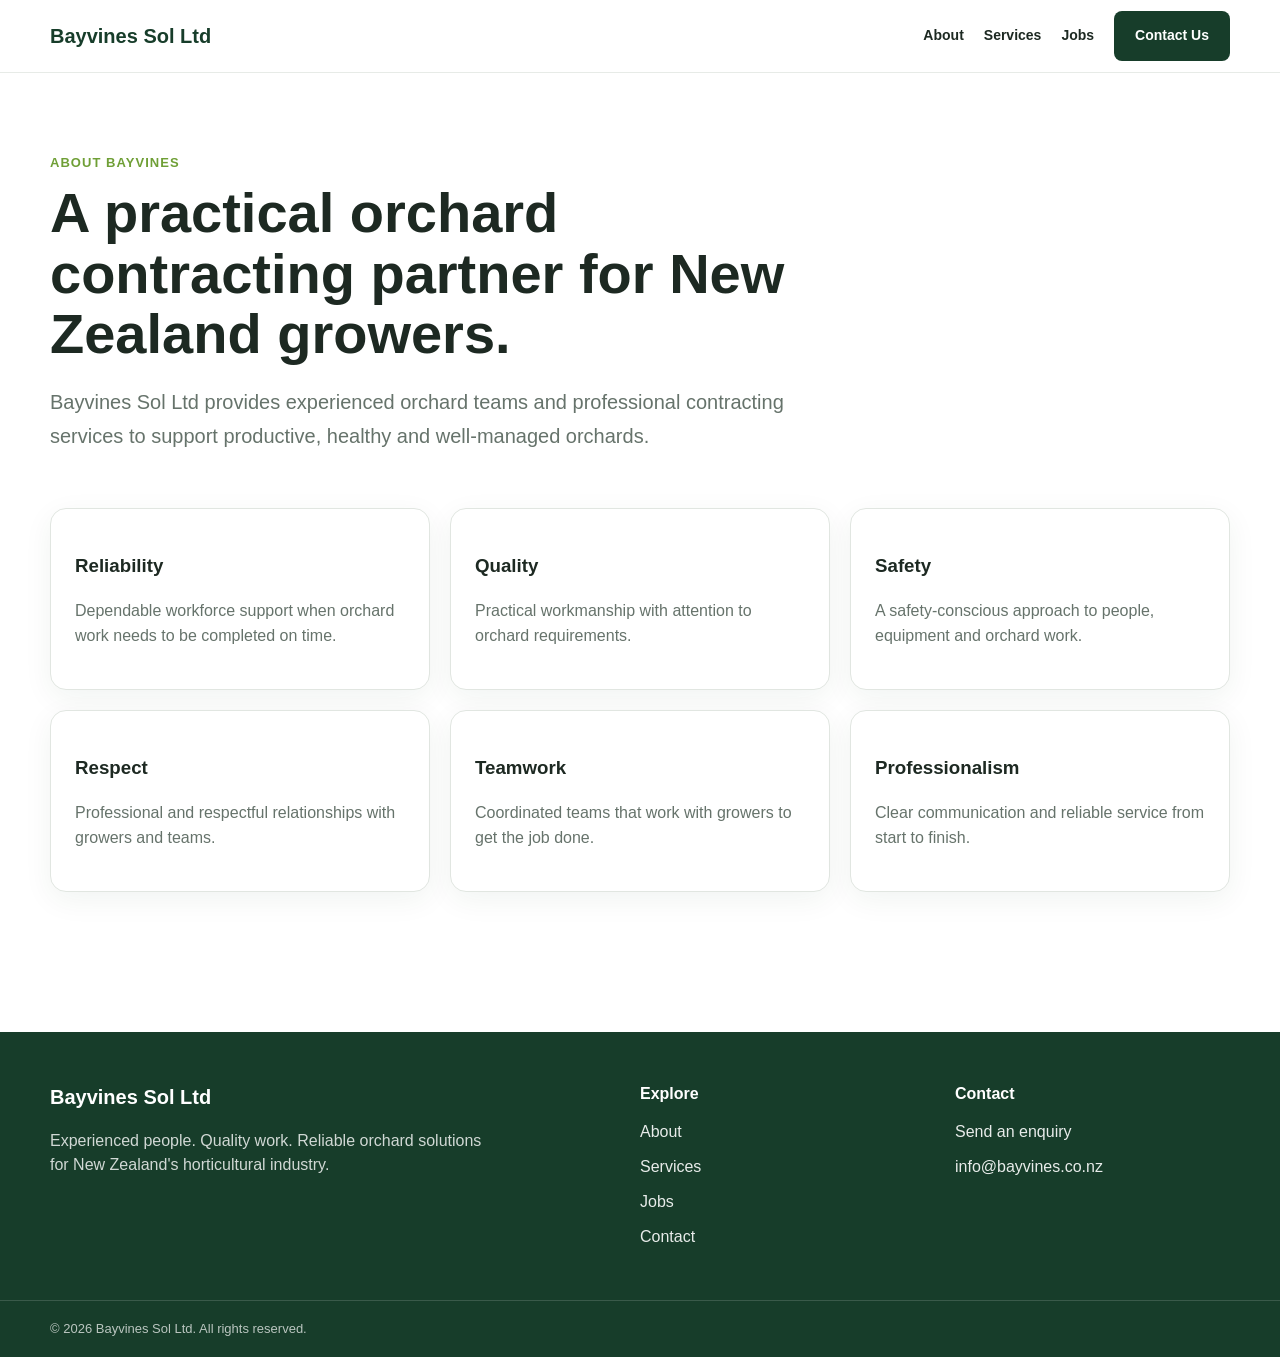
==== about.html @ 87893264 "initial commit" ====
<!doctype html><html lang="en-NZ"><head><meta charset="utf-8"><meta name="viewport" content="width=device-width,initial-scale=1"><title>About | Bayvines Sol Ltd</title><meta name="description" content="About Bayvines Sol Ltd and our practical orchard contracting approach."><link rel="stylesheet" href="css/styles.css"></head><body>
<header class="site-header"><div class="container nav"><a class="brand" href="index.html">Bayvines Sol Ltd</a><button class="menu-btn" aria-label="Open menu" aria-expanded="false">☰</button><nav class="nav-links"><a href="about.html">About</a><a href="services.html">Services</a><a href="jobs.html">Jobs</a><a class="btn btn-primary" href="contact.html">Contact Us</a></nav></div></header>
<main class="section"><div class="container"><div class="eyebrow">About Bayvines</div><h1 class="page-title" style="max-width:800px">A practical orchard contracting partner for New Zealand growers.</h1><p style="font-size:20px;line-height:1.7;max-width:800px" class="muted">Bayvines Sol Ltd provides experienced orchard teams and professional contracting services to support productive, healthy and well-managed orchards.</p><div class="grid grid-3" style="margin-top:55px"><div class="card"><h3>Reliability</h3><p class="muted">Dependable workforce support when orchard work needs to be completed on time.</p></div><div class="card"><h3>Quality</h3><p class="muted">Practical workmanship with attention to orchard requirements.</p></div><div class="card"><h3>Safety</h3><p class="muted">A safety-conscious approach to people, equipment and orchard work.</p></div><div class="card"><h3>Respect</h3><p class="muted">Professional and respectful relationships with growers and teams.</p></div><div class="card"><h3>Teamwork</h3><p class="muted">Coordinated teams that work with growers to get the job done.</p></div><div class="card"><h3>Professionalism</h3><p class="muted">Clear communication and reliable service from start to finish.</p></div></div></div></main>
<footer class="footer"><div class="container footer-main"><div><strong style="font-size:20px">Bayvines Sol Ltd</strong><p style="opacity:.8;max-width:450px">Experienced people. Quality work. Reliable orchard solutions for New Zealand's horticultural industry.</p></div><div><strong>Explore</strong><div class="footer-links"><a href="about.html">About</a><a href="services.html">Services</a><a href="jobs.html">Jobs</a><a href="contact.html">Contact</a></div></div><div><strong>Contact</strong><div class="footer-links"><a href="contact.html">Send an enquiry</a><a href="mailto:info@bayvines.co.nz">info@bayvines.co.nz</a></div></div></div><div class="footer-bottom"><div class="container">© <span class="year"></span> Bayvines Sol Ltd. All rights reserved.</div></div></footer><script>document.querySelector('.year').textContent=new Date().getFullYear()</script><script src="js/site.js"></script></body></html>
---- css/styles.css ----
:root{--forest:#173d2a;--kiwi:#6f9f36;--earth:#8a6b4d;--cream:#f5f3ec;--ink:#1d2922;--muted:#66736b;--line:#e1e6e1}*{box-sizing:border-box}html{scroll-behavior:smooth}body{margin:0;color:var(--ink);background:#fff;font-family:Arial,Helvetica,sans-serif;line-height:1.55}a{color:inherit;text-decoration:none}.container{width:min(1180px,calc(100% - 40px));margin:auto}.section{padding:80px 0}.eyebrow{color:var(--kiwi);font-weight:800;letter-spacing:.08em;text-transform:uppercase;font-size:13px}.muted{color:var(--muted)}.btn{display:inline-flex;align-items:center;justify-content:center;gap:8px;padding:13px 20px;border-radius:8px;font-weight:700;border:1px solid transparent;cursor:pointer}.btn-primary{background:var(--forest);color:#fff}.btn-light{background:#fff;color:var(--forest)}.btn-outline{border-color:rgba(255,255,255,.5);color:#fff}.card{border:1px solid var(--line);border-radius:16px;padding:24px;background:#fff;box-shadow:0 8px 30px rgba(23,61,42,.06)}.grid{display:grid;gap:20px}.grid-3{grid-template-columns:repeat(3,minmax(0,1fr))}.grid-2{grid-template-columns:repeat(2,minmax(0,1fr))}.site-header{border-bottom:1px solid #e7ebe7;background:rgba(255,255,255,.97);position:sticky;top:0;z-index:50}.nav{height:72px;display:flex;align-items:center;justify-content:space-between;gap:20px}.brand{font-weight:900;font-size:20px;color:var(--forest)}.nav-links{display:flex;gap:20px;align-items:center;font-size:14px;font-weight:700}.menu-btn{display:none;background:none;border:0;font-size:28px;color:var(--forest);cursor:pointer}.hero{background:linear-gradient(110deg,#173d2a 0%,#315f3e 58%,#6f9f36 100%);color:#fff}.hero-inner{min-height:620px;display:grid;grid-template-columns:1.1fr .9fr;align-items:center;gap:50px}.hero h1{font-size:clamp(44px,6vw,76px);line-height:1.02;margin:18px 0}.hero p{font-size:20px;line-height:1.65;max-width:650px;opacity:.9}.hero-image{height:430px;border-radius:24px;background-image:url('https://images.unsplash.com/photo-1595846519845-68e298c2edd8?auto=format&fit=crop&w=1200&q=80');background-size:cover;background-position:center;box-shadow:0 25px 60px rgba(0,0,0,.2)}.feature{padding:26px}.feature strong{font-size:18px}.service-card{transition:transform .18s ease,box-shadow .18s ease}.service-card:hover{transform:translateY(-3px);box-shadow:0 14px 36px rgba(23,61,42,.11)}.footer{background:var(--forest);color:#fff;margin-top:60px}.footer-main{padding:50px 0;display:grid;grid-template-columns:2fr 1fr 1fr;gap:40px}.footer a{opacity:.9}.footer-links{display:grid;gap:10px;margin-top:14px}.footer-bottom{border-top:1px solid rgba(255,255,255,.15)}.footer-bottom .container{padding:18px 0;font-size:13px;opacity:.7}.page-title{font-size:clamp(42px,5vw,56px);line-height:1.08;margin:10px 0 20px}.form{display:grid;gap:16px}.form label{display:grid;gap:7px;font-weight:700;font-size:14px}.form input,.form textarea,.form select{font:inherit;padding:12px 13px;border:1px solid #cfd8d1;border-radius:8px;background:#fff;color:var(--ink);width:100%}.form textarea{resize:vertical}.notice{padding:14px 16px;border-radius:8px;background:#edf7e7;border:1px solid #cfe2c3;color:#315a2a;margin-bottom:20px}.service-hero{background:var(--cream)}.service-icon{width:54px;height:54px;border-radius:14px;background:#e8f0df;color:var(--forest);display:grid;place-items:center;font-weight:900}.back{color:var(--kiwi);font-weight:800}.list{padding-left:20px}.center{text-align:center}@media(max-width:900px){.hero-inner{grid-template-columns:1fr;min-height:auto;padding:70px 0}.hero-image{height:360px}.grid-3{grid-template-columns:repeat(2,minmax(0,1fr))}.footer-main{grid-template-columns:1fr 1fr}}@media(max-width:700px){.container{width:min(100% - 28px,1180px)}.section{padding:55px 0}.menu-btn{display:block}.nav-links{display:none;position:absolute;top:72px;left:0;right:0;background:#fff;border-bottom:1px solid #e7ebe7;padding:16px 14px;flex-direction:column;align-items:stretch;gap:4px;box-shadow:0 10px 20px rgba(0,0,0,.06)}.nav-links.open{display:flex}.nav-links a{padding:12px}.grid-3,.grid-2{grid-template-columns:1fr}.hero h1{font-size:46px}.hero-image{height:280px}.footer-main{grid-template-columns:1fr;gap:28px}.footer{margin-top:35px}}@media(prefers-reduced-motion:reduce){html{scroll-behavior:auto}.service-card{transition:none}}
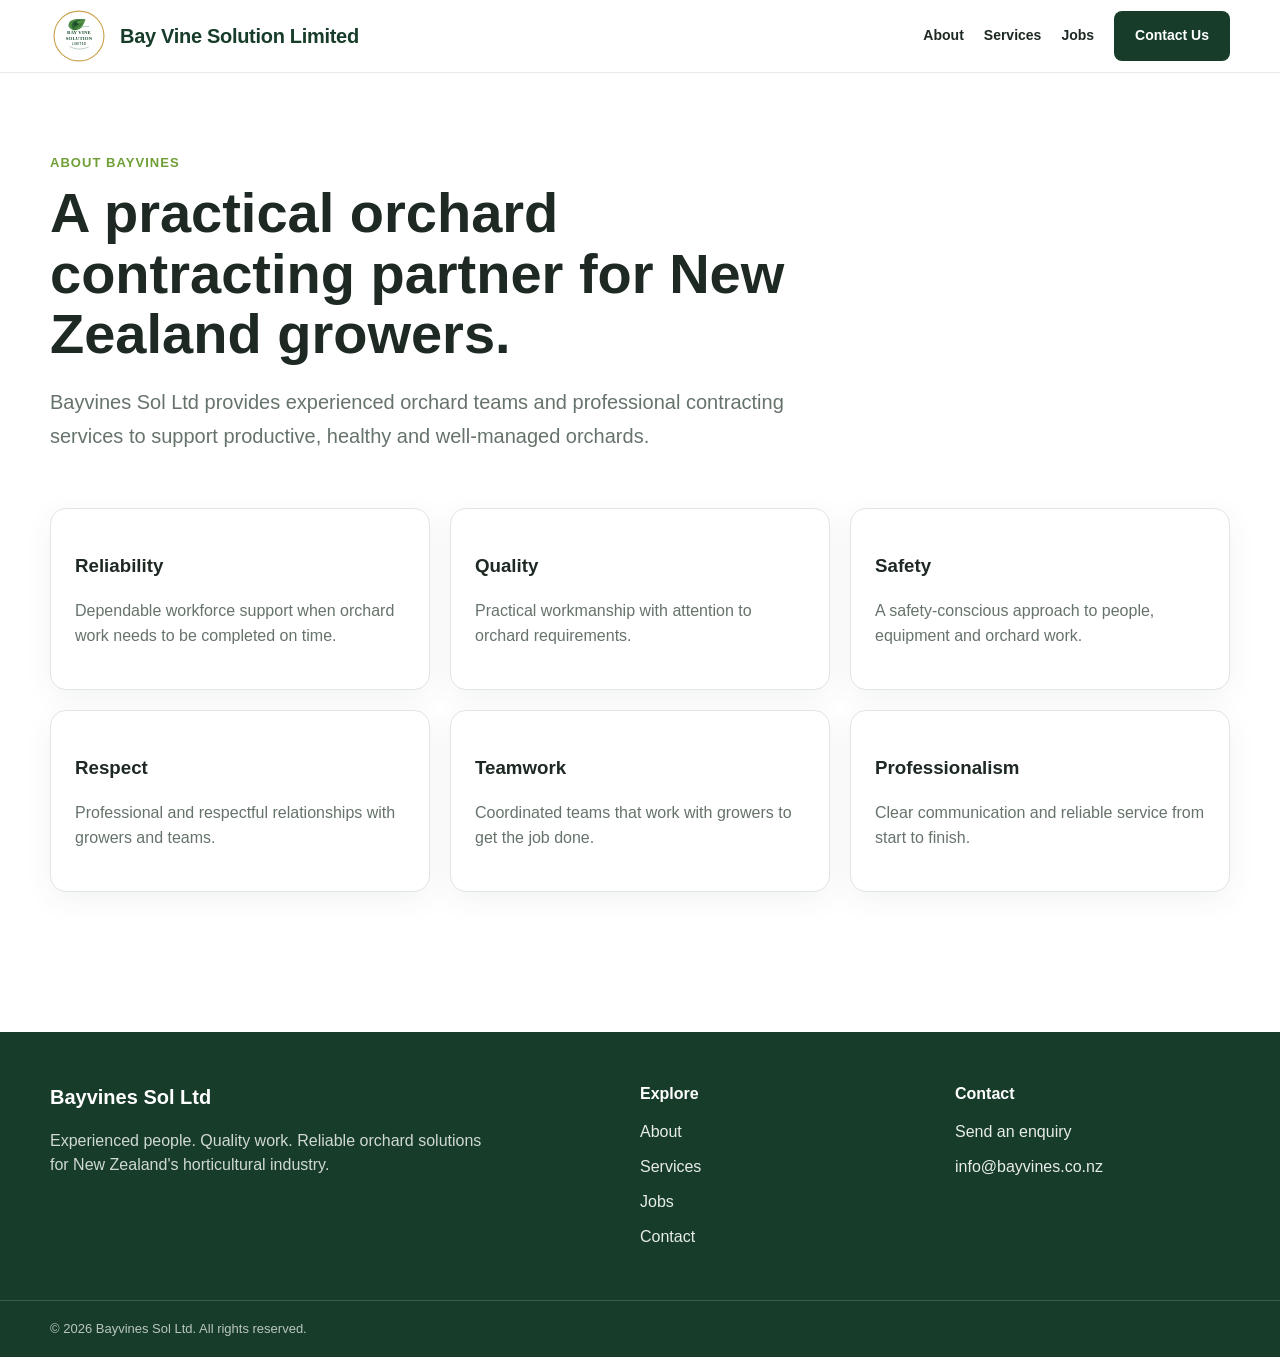
==== commit ebb8f098: "updates" ====
--- a/about.html
+++ b/about.html
@@ -1,4 +1,5 @@
 <!doctype html><html lang="en-NZ"><head><meta charset="utf-8"><meta name="viewport" content="width=device-width,initial-scale=1"><title>About | Bayvines Sol Ltd</title><meta name="description" content="About Bayvines Sol Ltd and our practical orchard contracting approach."><link rel="stylesheet" href="css/styles.css"></head><body>
-<header class="site-header"><div class="container nav"><a class="brand" href="index.html">Bayvines Sol Ltd</a><button class="menu-btn" aria-label="Open menu" aria-expanded="false">☰</button><nav class="nav-links"><a href="about.html">About</a><a href="services.html">Services</a><a href="jobs.html">Jobs</a><a class="btn btn-primary" href="contact.html">Contact Us</a></nav></div></header>
+<script src="/js/header.js"></script>
+<script src="/js/site.js"></script>
 <main class="section"><div class="container"><div class="eyebrow">About Bayvines</div><h1 class="page-title" style="max-width:800px">A practical orchard contracting partner for New Zealand growers.</h1><p style="font-size:20px;line-height:1.7;max-width:800px" class="muted">Bayvines Sol Ltd provides experienced orchard teams and professional contracting services to support productive, healthy and well-managed orchards.</p><div class="grid grid-3" style="margin-top:55px"><div class="card"><h3>Reliability</h3><p class="muted">Dependable workforce support when orchard work needs to be completed on time.</p></div><div class="card"><h3>Quality</h3><p class="muted">Practical workmanship with attention to orchard requirements.</p></div><div class="card"><h3>Safety</h3><p class="muted">A safety-conscious approach to people, equipment and orchard work.</p></div><div class="card"><h3>Respect</h3><p class="muted">Professional and respectful relationships with growers and teams.</p></div><div class="card"><h3>Teamwork</h3><p class="muted">Coordinated teams that work with growers to get the job done.</p></div><div class="card"><h3>Professionalism</h3><p class="muted">Clear communication and reliable service from start to finish.</p></div></div></div></main>
 <footer class="footer"><div class="container footer-main"><div><strong style="font-size:20px">Bayvines Sol Ltd</strong><p style="opacity:.8;max-width:450px">Experienced people. Quality work. Reliable orchard solutions for New Zealand's horticultural industry.</p></div><div><strong>Explore</strong><div class="footer-links"><a href="about.html">About</a><a href="services.html">Services</a><a href="jobs.html">Jobs</a><a href="contact.html">Contact</a></div></div><div><strong>Contact</strong><div class="footer-links"><a href="contact.html">Send an enquiry</a><a href="mailto:info@bayvines.co.nz">info@bayvines.co.nz</a></div></div></div><div class="footer-bottom"><div class="container">© <span class="year"></span> Bayvines Sol Ltd. All rights reserved.</div></div></footer><script>document.querySelector('.year').textContent=new Date().getFullYear()</script><script src="js/site.js"></script></body></html>
--- a/css/styles.css
+++ b/css/styles.css
@@ -1 +1,530 @@
-:root{--forest:#173d2a;--kiwi:#6f9f36;--earth:#8a6b4d;--cream:#f5f3ec;--ink:#1d2922;--muted:#66736b;--line:#e1e6e1}*{box-sizing:border-box}html{scroll-behavior:smooth}body{margin:0;color:var(--ink);background:#fff;font-family:Arial,Helvetica,sans-serif;line-height:1.55}a{color:inherit;text-decoration:none}.container{width:min(1180px,calc(100% - 40px));margin:auto}.section{padding:80px 0}.eyebrow{color:var(--kiwi);font-weight:800;letter-spacing:.08em;text-transform:uppercase;font-size:13px}.muted{color:var(--muted)}.btn{display:inline-flex;align-items:center;justify-content:center;gap:8px;padding:13px 20px;border-radius:8px;font-weight:700;border:1px solid transparent;cursor:pointer}.btn-primary{background:var(--forest);color:#fff}.btn-light{background:#fff;color:var(--forest)}.btn-outline{border-color:rgba(255,255,255,.5);color:#fff}.card{border:1px solid var(--line);border-radius:16px;padding:24px;background:#fff;box-shadow:0 8px 30px rgba(23,61,42,.06)}.grid{display:grid;gap:20px}.grid-3{grid-template-columns:repeat(3,minmax(0,1fr))}.grid-2{grid-template-columns:repeat(2,minmax(0,1fr))}.site-header{border-bottom:1px solid #e7ebe7;background:rgba(255,255,255,.97);position:sticky;top:0;z-index:50}.nav{height:72px;display:flex;align-items:center;justify-content:space-between;gap:20px}.brand{font-weight:900;font-size:20px;color:var(--forest)}.nav-links{display:flex;gap:20px;align-items:center;font-size:14px;font-weight:700}.menu-btn{display:none;background:none;border:0;font-size:28px;color:var(--forest);cursor:pointer}.hero{background:linear-gradient(110deg,#173d2a 0%,#315f3e 58%,#6f9f36 100%);color:#fff}.hero-inner{min-height:620px;display:grid;grid-template-columns:1.1fr .9fr;align-items:center;gap:50px}.hero h1{font-size:clamp(44px,6vw,76px);line-height:1.02;margin:18px 0}.hero p{font-size:20px;line-height:1.65;max-width:650px;opacity:.9}.hero-image{height:430px;border-radius:24px;background-image:url('https://images.unsplash.com/photo-1595846519845-68e298c2edd8?auto=format&fit=crop&w=1200&q=80');background-size:cover;background-position:center;box-shadow:0 25px 60px rgba(0,0,0,.2)}.feature{padding:26px}.feature strong{font-size:18px}.service-card{transition:transform .18s ease,box-shadow .18s ease}.service-card:hover{transform:translateY(-3px);box-shadow:0 14px 36px rgba(23,61,42,.11)}.footer{background:var(--forest);color:#fff;margin-top:60px}.footer-main{padding:50px 0;display:grid;grid-template-columns:2fr 1fr 1fr;gap:40px}.footer a{opacity:.9}.footer-links{display:grid;gap:10px;margin-top:14px}.footer-bottom{border-top:1px solid rgba(255,255,255,.15)}.footer-bottom .container{padding:18px 0;font-size:13px;opacity:.7}.page-title{font-size:clamp(42px,5vw,56px);line-height:1.08;margin:10px 0 20px}.form{display:grid;gap:16px}.form label{display:grid;gap:7px;font-weight:700;font-size:14px}.form input,.form textarea,.form select{font:inherit;padding:12px 13px;border:1px solid #cfd8d1;border-radius:8px;background:#fff;color:var(--ink);width:100%}.form textarea{resize:vertical}.notice{padding:14px 16px;border-radius:8px;background:#edf7e7;border:1px solid #cfe2c3;color:#315a2a;margin-bottom:20px}.service-hero{background:var(--cream)}.service-icon{width:54px;height:54px;border-radius:14px;background:#e8f0df;color:var(--forest);display:grid;place-items:center;font-weight:900}.back{color:var(--kiwi);font-weight:800}.list{padding-left:20px}.center{text-align:center}@media(max-width:900px){.hero-inner{grid-template-columns:1fr;min-height:auto;padding:70px 0}.hero-image{height:360px}.grid-3{grid-template-columns:repeat(2,minmax(0,1fr))}.footer-main{grid-template-columns:1fr 1fr}}@media(max-width:700px){.container{width:min(100% - 28px,1180px)}.section{padding:55px 0}.menu-btn{display:block}.nav-links{display:none;position:absolute;top:72px;left:0;right:0;background:#fff;border-bottom:1px solid #e7ebe7;padding:16px 14px;flex-direction:column;align-items:stretch;gap:4px;box-shadow:0 10px 20px rgba(0,0,0,.06)}.nav-links.open{display:flex}.nav-links a{padding:12px}.grid-3,.grid-2{grid-template-columns:1fr}.hero h1{font-size:46px}.hero-image{height:280px}.footer-main{grid-template-columns:1fr;gap:28px}.footer{margin-top:35px}}@media(prefers-reduced-motion:reduce){html{scroll-behavior:auto}.service-card{transition:none}}
+
+:root {
+  --forest: #173d2a;
+  --kiwi: #6f9f36;
+  --earth: #8a6b4d;
+  --cream: #f5f3ec;
+  --ink: #1d2922;
+  --muted: #66736b;
+  --line: #e1e6e1;
+}
+
+* {
+  box-sizing: border-box;
+}
+
+html {
+  scroll-behavior: smooth;
+}
+
+body {
+  margin: 0;
+  color: var(--ink);
+  background: #fff;
+  font-family: Arial, Helvetica, sans-serif;
+  line-height: 1.55;
+}
+
+a {
+  color: inherit;
+  text-decoration: none;
+}
+
+.container {
+  width: min(1180px, calc(100% - 40px));
+  margin: auto;
+}
+
+
+/* =========================
+   BUTTONS
+========================= */
+
+.btn {
+  display: inline-flex;
+  align-items: center;
+  justify-content: center;
+  gap: 8px;
+  padding: 13px 20px;
+  border-radius: 8px;
+  font-weight: 700;
+  border: 1px solid transparent;
+  cursor: pointer;
+}
+
+.btn-primary {
+  background: var(--forest);
+  color: #fff;
+}
+
+.btn-light {
+  background: #fff;
+  color: var(--forest);
+}
+
+.btn-outline {
+  border-color: rgba(255, 255, 255, 0.5);
+  color: #fff;
+}
+
+
+/* =========================
+   GENERAL
+========================= */
+
+.section {
+  padding: 80px 0;
+}
+
+.eyebrow {
+  color: var(--kiwi);
+  font-weight: 800;
+  letter-spacing: 0.08em;
+  text-transform: uppercase;
+  font-size: 13px;
+}
+
+.muted {
+  color: var(--muted);
+}
+
+.center {
+  text-align: center;
+}
+
+
+/* =========================
+   GRID
+========================= */
+
+.grid {
+  display: grid;
+  gap: 20px;
+}
+
+.grid-3 {
+  grid-template-columns: repeat(3, minmax(0, 1fr));
+}
+
+.grid-2 {
+  grid-template-columns: repeat(2, minmax(0, 1fr));
+}
+
+
+/* =========================
+   HEADER
+========================= */
+
+.site-header {
+  border-bottom: 1px solid #e7ebe7;
+  background: rgba(255, 255, 255, 0.97);
+  position: sticky;
+  top: 0;
+  z-index: 50;
+}
+
+.nav {
+  height: 72px;
+  display: flex;
+  align-items: center;
+  justify-content: space-between;
+  gap: 20px;
+}
+
+.brand {
+  display: flex;
+  align-items: center;
+  gap: 12px;
+  text-decoration: none;
+  flex-shrink: 0;
+  font-weight: 900;
+  font-size: 20px;
+  color: var(--forest);
+  letter-spacing: -0.3px;
+}
+
+.brand-logo {
+  width: 58px;
+  height: 58px;
+  object-fit: contain;
+  display: block;
+}
+
+.nav-links {
+  display: flex;
+  align-items: center;
+  gap: 20px;
+  font-size: 14px;
+  font-weight: 700;
+}
+
+.nav-links a {
+  text-decoration: none;
+}
+
+.menu-btn {
+  display: none;
+  border: 0;
+  background: transparent;
+  font-size: 28px;
+  cursor: pointer;
+  color: var(--forest);
+}
+
+
+/* =========================
+   CARDS
+========================= */
+
+.card {
+  border: 1px solid var(--line);
+  border-radius: 16px;
+  padding: 24px;
+  background: #fff;
+  box-shadow: 0 8px 30px rgba(23, 61, 42, 0.06);
+}
+
+.feature {
+  padding: 26px;
+}
+
+.feature strong {
+  font-size: 18px;
+}
+
+.service-card {
+  transition:
+    transform 0.18s ease,
+    box-shadow 0.18s ease;
+}
+
+.service-card:hover {
+  transform: translateY(-3px);
+  box-shadow: 0 14px 36px rgba(23, 61, 42, 0.11);
+}
+
+
+/* =========================
+   HERO
+========================= */
+
+.hero {
+  background:
+    linear-gradient(
+      110deg,
+      #173d2a 0%,
+      #315f3e 58%,
+      #6f9f36 100%
+    );
+
+  color: #fff;
+}
+
+.hero-inner {
+  min-height: 620px;
+  display: grid;
+  grid-template-columns: 1.1fr 0.9fr;
+  align-items: center;
+  gap: 50px;
+}
+
+.hero h1 {
+  font-size: clamp(44px, 6vw, 76px);
+  line-height: 1.02;
+  margin: 18px 0;
+}
+
+.hero p {
+  font-size: 20px;
+  line-height: 1.65;
+  max-width: 650px;
+  opacity: 0.9;
+}
+
+
+/* =========================
+   HERO IMAGE
+========================= */
+
+.hero-image {
+  height: 430px;
+  border-radius: 24px;
+
+  background-image: url("/assets/kiwi.png");
+
+  background-size: cover;
+  background-position: center;
+
+  box-shadow: 0 25px 60px rgba(0, 0, 0, 0.2);
+}
+
+
+/* =========================
+   FOOTER
+========================= */
+
+.footer {
+  background: var(--forest);
+  color: #fff;
+  margin-top: 60px;
+}
+
+.footer-main {
+  padding: 50px 0;
+  display: grid;
+  grid-template-columns: 2fr 1fr 1fr;
+  gap: 40px;
+}
+
+.footer a {
+  opacity: 0.9;
+}
+
+.footer-links {
+  display: grid;
+  gap: 10px;
+  margin-top: 14px;
+}
+
+.footer-bottom {
+  border-top: 1px solid rgba(255, 255, 255, 0.15);
+}
+
+.footer-bottom .container {
+  padding: 18px 0;
+  font-size: 13px;
+  opacity: 0.7;
+}
+
+
+/* =========================
+   PAGE TITLES
+========================= */
+
+.page-title {
+  font-size: clamp(42px, 5vw, 56px);
+  line-height: 1.08;
+  margin: 10px 0 20px;
+}
+
+
+/* =========================
+   FORMS
+========================= */
+
+.form {
+  display: grid;
+  gap: 16px;
+}
+
+.form label {
+  display: grid;
+  gap: 7px;
+  font-weight: 700;
+  font-size: 14px;
+}
+
+.form input,
+.form textarea,
+.form select {
+  font: inherit;
+  padding: 12px 13px;
+  border: 1px solid #cfd8d1;
+  border-radius: 8px;
+  background: #fff;
+  color: var(--ink);
+  width: 100%;
+}
+
+.form textarea {
+  resize: vertical;
+}
+
+
+/* =========================
+   NOTICE
+========================= */
+
+.notice {
+  padding: 14px 16px;
+  border-radius: 8px;
+  background: #edf7e7;
+  border: 1px solid #cfe2c3;
+  color: #315a2a;
+  margin-bottom: 20px;
+}
+
+
+/* =========================
+   SERVICE PAGES
+========================= */
+
+.service-hero {
+  background: var(--cream);
+}
+
+.service-icon {
+  width: 54px;
+  height: 54px;
+  border-radius: 14px;
+  background: #e8f0df;
+  color: var(--forest);
+  display: grid;
+  place-items: center;
+  font-weight: 900;
+}
+
+.back {
+  color: var(--kiwi);
+  font-weight: 800;
+}
+
+.list {
+  padding-left: 20px;
+}
+
+
+/* =========================
+   DESKTOP → TABLET
+========================= */
+
+@media (max-width: 900px) {
+
+  .hero-inner {
+    grid-template-columns: 1fr;
+    min-height: auto;
+    padding: 70px 0;
+  }
+
+  .hero-image {
+    height: 360px;
+  }
+
+  .grid-3 {
+    grid-template-columns: repeat(2, minmax(0, 1fr));
+  }
+
+  .footer-main {
+    grid-template-columns: 1fr 1fr;
+  }
+}
+
+
+/* =========================
+   MOBILE
+========================= */
+
+@media (max-width: 700px) {
+
+  .container {
+    width: min(100% - 28px, 1180px);
+  }
+
+  .section {
+    padding: 55px 0;
+  }
+
+
+  /* Header */
+
+  .nav {
+    height: 72px;
+  }
+
+  .brand {
+    font-size: 16px;
+  }
+
+  .brand-logo {
+    width: 48px;
+    height: 48px;
+  }
+
+  .menu-btn {
+    display: block;
+  }
+
+  .nav-links {
+    display: none;
+
+    position: absolute;
+
+    top: 72px;
+    left: 0;
+    right: 0;
+
+    background: #fff;
+
+    border-bottom: 1px solid #e7ebe7;
+
+    padding: 16px 14px;
+
+    flex-direction: column;
+    align-items: stretch;
+
+    gap: 4px;
+
+    box-shadow:
+      0 10px 20px rgba(0, 0, 0, 0.06);
+  }
+
+  .nav-links.mobile-open {
+    display: flex;
+  }
+
+  .nav-links a {
+    padding: 12px;
+  }
+
+  .nav-links .btn {
+    text-align: center;
+  }
+
+
+  /* Layout */
+
+  .grid-3,
+  .grid-2 {
+    grid-template-columns: 1fr;
+  }
+
+
+  /* Hero */
+
+  .hero h1 {
+    font-size: 46px;
+  }
+
+  .hero-image {
+    height: 280px;
+  }
+
+
+  /* Footer */
+
+  .footer-main {
+    grid-template-columns: 1fr;
+    gap: 28px;
+  }
+
+  .footer {
+    margin-top: 35px;
+  }
+}
+
+
+/* =========================
+   REDUCED MOTION
+========================= */
+
+@media (prefers-reduced-motion: reduce) {
+
+  html {
+    scroll-behavior: auto;
+  }
+
+  .service-card {
+    transition: none;
+  }
+}
+
